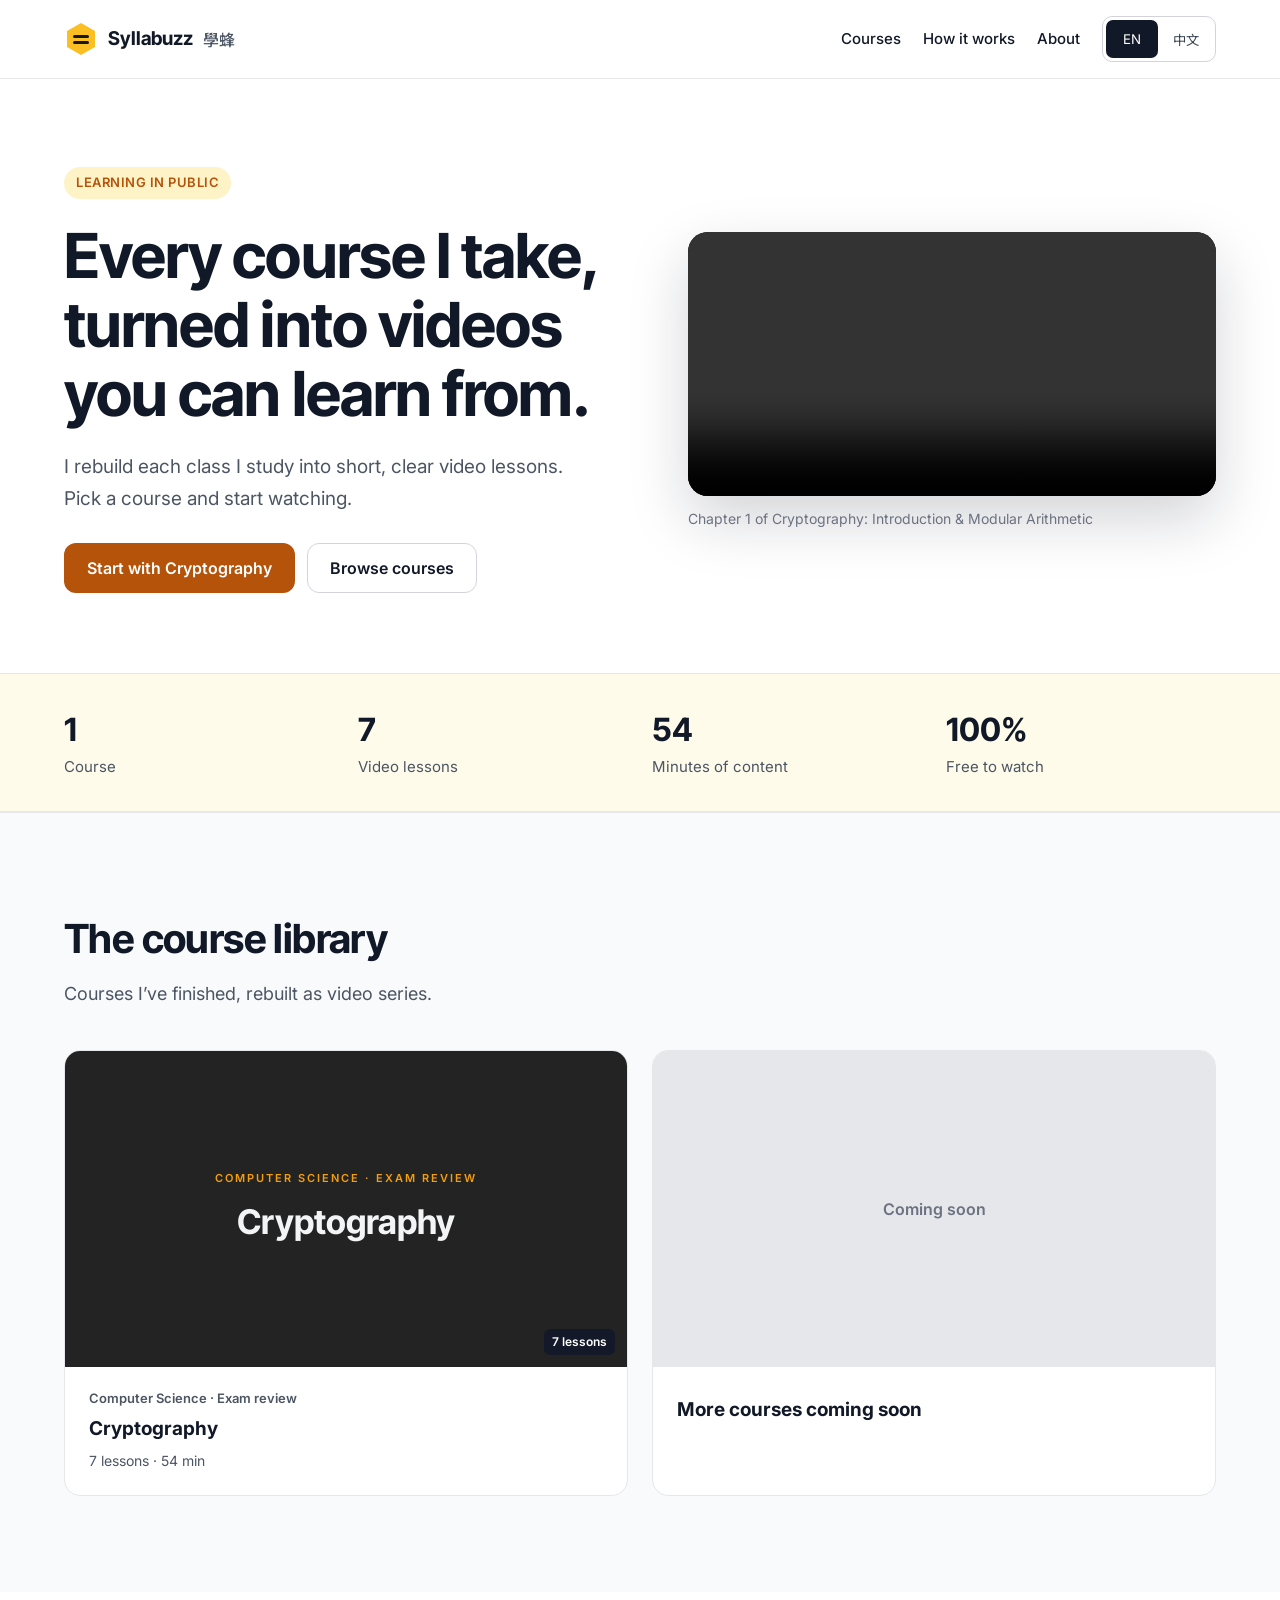
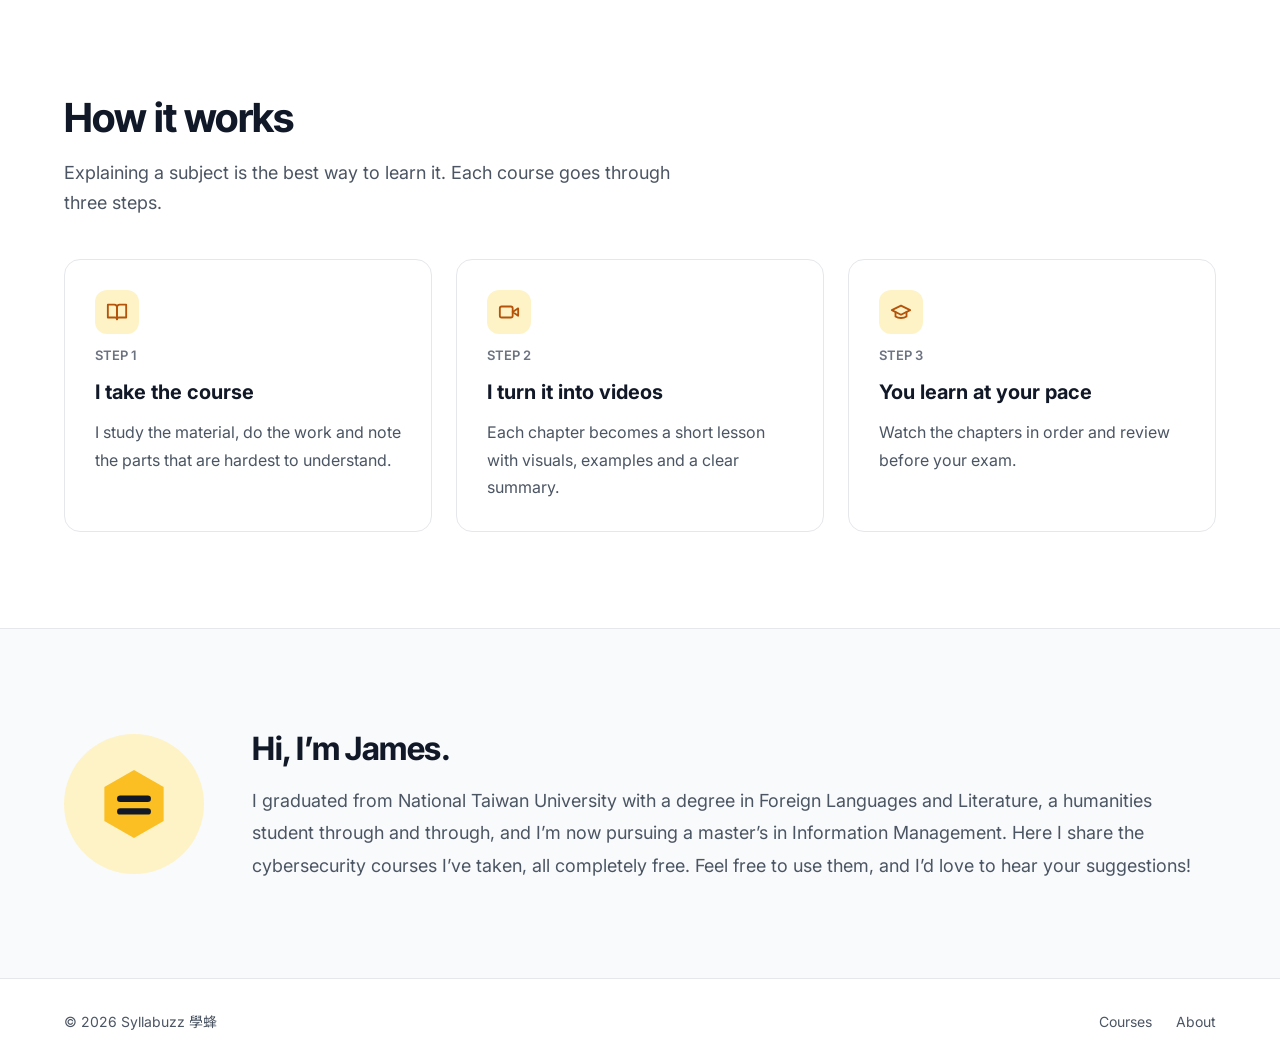
==== index.html @ 27a326f1 "Create index.html" ====
<!doctype html>
<html lang="en">
<head>
<meta charset="utf-8">
<meta name="viewport" content="width=device-width, initial-scale=1">
<title>Syllabuzz 學蜂</title>
<meta name="description" content="Courses I take, turned into short video lessons. 我修過的課，變成你看得懂的影片。">
<link rel="icon" href="assets/logo.svg" type="image/svg+xml">
<link rel="preconnect" href="https://fonts.googleapis.com">
<link rel="preconnect" href="https://fonts.gstatic.com" crossorigin>
<link href="https://fonts.googleapis.com/css2?family=Inter:wght@400;500;600&family=Inter+Tight:wght@600;700&family=Noto+Sans+TC:wght@400;500;700&display=swap" rel="stylesheet">
<link rel="stylesheet" href="assets/style.css">
<script src="assets/app.js" defer></script>
</head>
<body>

<header class="nav">
  <div class="wrap">
    <a class="brand" href="index.html"><img src="assets/logo.svg" width="34" height="34" alt="">Syllabuzz <small lang="zh-Hant">學蜂</small></a>
    <nav class="links" aria-label="Main">
      <a href="#courses" data-i18n="navCourses">Courses</a>
      <a href="#how" data-i18n="navHow">How it works</a>
      <a href="#about" data-i18n="navAbout">About</a>
      <div class="lang" role="group" aria-label="Language">
        <button type="button" data-lang="en" aria-pressed="true">EN</button>
        <button type="button" data-lang="zh" aria-pressed="false">中文</button>
      </div>
    </nav>
  </div>
</header>

<main>
  <section class="wrap hero" id="top">
    <div class="hero-text">
      <span class="tag" data-i18n="tag">Learning in public</span>
      <h1 data-i18n="heroTitle">Every course I take, turned into videos you can learn from.</h1>
      <p class="lead" data-i18n="heroBody">I rebuild each class I study into short, clear video lessons.</p>
      <div class="actions">
        <a class="btn btn-primary" href="cryptography.html" data-i18n="startCrypto">Start with Cryptography</a>
        <a class="btn btn-ghost" href="#courses" data-i18n="browse">Browse courses</a>
      </div>
    </div>
    <div class="hero-media">
      <video controls preload="metadata" playsinline data-peek="1" src="videos/Cryptography_Chapter1.mp4"></video>
      <p class="caption" data-i18n="heroCaption">Chapter 1 of Cryptography</p>
    </div>
  </section>

  <section class="stats" aria-label="Library">
    <div class="wrap">
      <div class="stat"><b>1</b><span data-i18n="s1">Course</span></div>
      <div class="stat"><b id="stat-videos">7</b><span data-i18n="s2">Video lessons</span></div>
      <div class="stat"><b id="stat-min">54</b><span data-i18n="s3">Minutes of content</span></div>
      <div class="stat"><b>100%</b><span data-i18n="s4">Free to watch</span></div>
    </div>
  </section>

  <section class="gray block" id="courses">
    <div class="wrap">
      <div class="sec-head">
        <div><h2 data-i18n="libTitle">The course library</h2><p data-i18n="libBody">Courses I've finished, rebuilt as video series.</p></div>
      </div>
      <div class="cards" id="library"></div>
    </div>
  </section>

  <section class="wrap block" id="how">
    <div class="sec-head">
      <div><h2 data-i18n="howTitle">How it works</h2><p data-i18n="howBody">Explaining a subject is the best way to learn it.</p></div>
    </div>
    <div class="steps">
      <div class="step">
        <span class="icon"><svg aria-hidden="true" width="22" height="22" viewBox="0 0 24 24" fill="none" stroke="currentColor" stroke-width="2" stroke-linecap="round" stroke-linejoin="round"><path d="M2 4h7a3 3 0 0 1 3 3v13a2 2 0 0 0-2-2H2z"/><path d="M22 4h-7a3 3 0 0 0-3 3v13a2 2 0 0 1 2-2h8z"/></svg></span>
        <small data-i18n="st1n">STEP 1</small><h3 data-i18n="st1t">I take the course</h3><p data-i18n="st1b"></p>
      </div>
      <div class="step">
        <span class="icon"><svg aria-hidden="true" width="22" height="22" viewBox="0 0 24 24" fill="none" stroke="currentColor" stroke-width="2" stroke-linecap="round" stroke-linejoin="round"><rect x="2" y="6" width="14" height="12" rx="2"/><polygon points="22 8 16 12 22 16 22 8"/></svg></span>
        <small data-i18n="st2n">STEP 2</small><h3 data-i18n="st2t">I turn it into videos</h3><p data-i18n="st2b"></p>
      </div>
      <div class="step">
        <span class="icon"><svg aria-hidden="true" width="22" height="22" viewBox="0 0 24 24" fill="none" stroke="currentColor" stroke-width="2" stroke-linecap="round" stroke-linejoin="round"><path d="M22 10 12 5 2 10l10 5 10-5z"/><path d="M6 12v5c3 2 9 2 12 0v-5"/></svg></span>
        <small data-i18n="st3n">STEP 3</small><h3 data-i18n="st3t">You learn at your pace</h3><p data-i18n="st3b"></p>
      </div>
    </div>
  </section>

  <section class="gray block" id="about">
    <div class="wrap about">
      <div class="avatar" aria-hidden="true"><img src="assets/logo.svg" width="72" height="72" alt=""></div>
      <div class="text">
        <h2 data-i18n="aboutTitle">Hi, I'm James.</h2>
        <p data-i18n="aboutBody"></p>
      </div>
    </div>
  </section>
</main>

<footer>
  <div class="wrap">
    <span>© <span id="year">2026</span> Syllabuzz 學蜂</span>
    <nav aria-label="Footer"><a href="#courses" data-i18n="navCourses">Courses</a><a href="#about" data-i18n="navAbout">About</a></nav>
  </div>
</footer>
</body>
</html>
---- assets/style.css ----
:root{
  --ink:#111827; --muted:#4B5563; --soft:#6B7280; --line:#E5E7EB;
  --bg:#FFFFFF; --bg2:#F9FAFB; --honey:#FBBF24; --honey-bg:#FEF3C7; --accent:#B45309;
  --dark:#0F172A;
}
*{box-sizing:border-box}
html{scroll-behavior:smooth}
body{margin:0;background:var(--bg);color:var(--ink);font-family:Inter,"Noto Sans TC",system-ui,sans-serif;line-height:1.5}
a{color:inherit}
img,video{max-width:100%;display:block}
.wrap{max-width:1200px;margin:0 auto;padding:0 24px}
h1,h2,.display{font-family:"Inter Tight","Noto Sans TC",Inter,sans-serif;letter-spacing:-0.015em}

/* Nav */
.nav{border-bottom:1px solid var(--line);background:#fff;position:sticky;top:0;z-index:10}
.nav .wrap{display:flex;flex-wrap:wrap;align-items:center;justify-content:space-between;gap:16px;padding-top:16px;padding-bottom:16px}
.brand{display:flex;align-items:center;gap:10px;text-decoration:none;font-family:"Inter Tight",Inter,sans-serif;font-weight:700;font-size:19px}
.brand small{font-family:"Noto Sans TC",sans-serif;font-weight:500;font-size:16px;color:var(--muted)}
.links{display:flex;flex-wrap:wrap;align-items:center;gap:22px;font-size:15px;font-weight:500}
.links a{text-decoration:none}
.links a:hover{color:var(--accent)}
.lang{display:flex;padding:3px;border:1px solid #D1D5DB;border-radius:10px;gap:2px}
.lang button{min-height:38px;min-width:52px;padding:6px 12px;border:0;border-radius:7px;font:600 14px inherit;font-family:inherit;cursor:pointer;background:transparent;color:#374151}
.lang button[aria-pressed="true"]{background:var(--ink);color:#fff}

/* Buttons */
.btn{display:inline-flex;align-items:center;gap:8px;min-height:48px;padding:12px 22px;border-radius:12px;font-weight:600;font-size:16px;text-decoration:none;border:1px solid transparent}
.btn-primary{background:var(--accent);color:#fff}
.btn-primary:hover{background:#92400E}
.btn-ghost{border-color:#D1D5DB;color:var(--ink)}
.btn-ghost:hover{border-color:var(--ink)}

/* Hero */
.hero{display:flex;flex-wrap:wrap;align-items:center;gap:56px;padding-top:88px;padding-bottom:80px}
.hero-text{flex:1 1 460px;min-width:0;display:flex;flex-direction:column;gap:22px}
.tag{align-self:flex-start;font-size:13px;font-weight:600;letter-spacing:.04em;text-transform:uppercase;color:var(--accent);background:var(--honey-bg);padding:6px 12px;border-radius:999px}
.hero h1{margin:0;font-size:clamp(38px,5vw,62px);line-height:1.12}
.lead{margin:0;font-size:19px;line-height:1.7;color:var(--muted);max-width:540px}
.actions{display:flex;flex-wrap:wrap;gap:12px;margin-top:6px}
.hero-media{flex:1 1 420px;min-width:0}
.hero-media video{width:100%;border-radius:20px;background:#000;box-shadow:0 24px 60px rgba(15,23,42,.18)}
.caption{margin:12px 0 0;font-size:14px;color:var(--soft)}

/* Stats */
.stats{background:#FFFBEB;border-top:1px solid var(--line);border-bottom:1px solid var(--line)}
.stats .wrap{display:grid;grid-template-columns:repeat(auto-fit,minmax(180px,1fr));gap:24px;padding-top:32px;padding-bottom:32px}
.stat b{display:block;font-family:"Inter Tight","Noto Sans TC",sans-serif;font-size:32px}
.stat span{font-size:15px;color:var(--muted)}

/* Sections */
section.block{padding-top:96px;padding-bottom:96px}
.sec-head{display:flex;flex-wrap:wrap;align-items:flex-end;justify-content:space-between;gap:16px;margin-bottom:40px}
.sec-head h2{margin:0 0 10px;font-size:40px}
.sec-head p{margin:0;font-size:18px;color:var(--muted);max-width:640px;line-height:1.7}
.gray{background:var(--bg2);border-top:1px solid var(--line)}
.steps{display:grid;grid-template-columns:repeat(auto-fit,minmax(260px,1fr));gap:24px}
.step{border:1px solid var(--line);border-radius:16px;padding:30px;display:flex;flex-direction:column;gap:12px;background:#fff}
.icon{width:44px;height:44px;border-radius:12px;background:var(--honey-bg);color:var(--accent);display:flex;align-items:center;justify-content:center}
.step small{font-size:13px;font-weight:600;color:var(--soft)}
.step h3{margin:0;font-size:20px}
.step p{margin:0;color:var(--muted);line-height:1.7}

/* Course cards */
.cards{display:grid;grid-template-columns:repeat(auto-fit,minmax(300px,1fr));gap:24px}
.card{background:#fff;border:1px solid var(--line);border-radius:16px;overflow:hidden;text-decoration:none;display:flex;flex-direction:column;transition:box-shadow .15s,transform .15s}
a.card:hover{box-shadow:0 12px 30px rgba(15,23,42,.10);transform:translateY(-2px)}
.card .thumb{position:relative;aspect-ratio:16/9;background:var(--dark)}
.card .thumb img{width:100%;height:100%;object-fit:cover}
.badge{position:absolute;right:12px;bottom:12px;font-size:12px;font-weight:600;color:#fff;background:rgba(15,23,42,.8);padding:4px 8px;border-radius:6px}
.card .body{padding:22px 24px 24px;display:flex;flex-direction:column;gap:8px}
.card .subject{font-size:13px;font-weight:600;color:var(--muted)}
.card h3{margin:0;font-size:19px;line-height:1.35}
.card .meta{font-size:14px;color:var(--muted)}
.card.soon .thumb{display:flex;align-items:center;justify-content:center;background:#E5E7EB;color:var(--soft);font-weight:600}

/* About */
.about{display:flex;flex-wrap:wrap;align-items:center;gap:48px}
.avatar{flex:0 0 140px;width:140px;height:140px;border-radius:999px;background:var(--honey-bg);display:flex;align-items:center;justify-content:center}
.about div.text{flex:1 1 480px;min-width:0}
.about h2{margin:0 0 12px;font-size:32px}
.about p{margin:0;font-size:18px;line-height:1.8;color:var(--muted)}

/* Footer */
footer{border-top:1px solid var(--line)}
footer .wrap{display:flex;flex-wrap:wrap;justify-content:space-between;gap:16px;padding-top:32px;padding-bottom:32px;font-size:14px;color:var(--muted)}
footer nav{display:flex;gap:24px}
footer a{text-decoration:none}

/* Course page */
.crumb{font-size:14px;color:var(--muted);padding-top:28px}
.crumb a{text-decoration:none;color:var(--accent);font-weight:500}
.course-head{padding-top:16px;padding-bottom:28px}
.course-head h1{margin:0 0 8px;font-size:clamp(32px,4vw,44px)}
.course-head p{margin:0;color:var(--muted);font-size:17px}
.player-layout{display:flex;flex-wrap:wrap;gap:32px;align-items:flex-start;padding-bottom:96px}
.player{flex:999 1 560px;min-width:0}
.player video{width:100%;aspect-ratio:16/9;border-radius:16px;background:#000}
.now h2{margin:20px 0 6px;font-size:26px}
.topics{display:flex;flex-wrap:wrap;gap:8px;margin:14px 0 0;padding:0;list-style:none}
.topics li{font-size:14px;background:var(--honey-bg);color:#78350F;padding:6px 12px;border-radius:999px}
.pager{display:flex;flex-wrap:wrap;gap:12px;margin-top:24px}
.pager button{min-height:44px;padding:10px 18px;border-radius:10px;border:1px solid #D1D5DB;background:#fff;font:600 15px inherit;font-family:inherit;cursor:pointer;color:var(--ink)}
.pager button:disabled{opacity:.4;cursor:default}
.playlist{flex:1 1 320px;min-width:0;border:1px solid var(--line);border-radius:16px;overflow:hidden}
.playlist h3{margin:0;padding:16px 18px;font-size:16px;border-bottom:1px solid var(--line);background:var(--bg2)}
.playlist ol{list-style:none;margin:0;padding:0}
.playlist button{width:100%;display:flex;gap:12px;align-items:center;text-align:left;padding:12px 14px;border:0;border-bottom:1px solid var(--line);background:#fff;cursor:pointer;font-family:inherit;color:var(--ink)}
.playlist li:last-child button{border-bottom:0}
.playlist button:hover{background:#FFFBEB}
.playlist button[aria-current="true"]{background:var(--honey-bg)}
.playlist .t{display:flex;flex-direction:column;gap:2px;min-width:0}
.playlist .t b{font-size:14px}
.playlist .t span{font-size:13px;color:var(--muted)}

/* Text-only title cards (no image files needed) */
.title-card{display:flex;flex-direction:column;align-items:center;justify-content:center;gap:10px;text-align:center;padding:16px;background:#232323!important}
.title-card small{font-size:11px;letter-spacing:.18em;color:#F59E0B;font-weight:600}
.title-card strong{font-family:"Inter Tight","Noto Sans TC",sans-serif;font-size:34px;color:#F3F4F6}
.mini{flex:0 0 72px;width:72px;aspect-ratio:16/9;border-radius:6px;background:#232323;color:#F59E0B;font-size:12px;font-weight:700;letter-spacing:.06em;display:flex;align-items:center;justify-content:center}
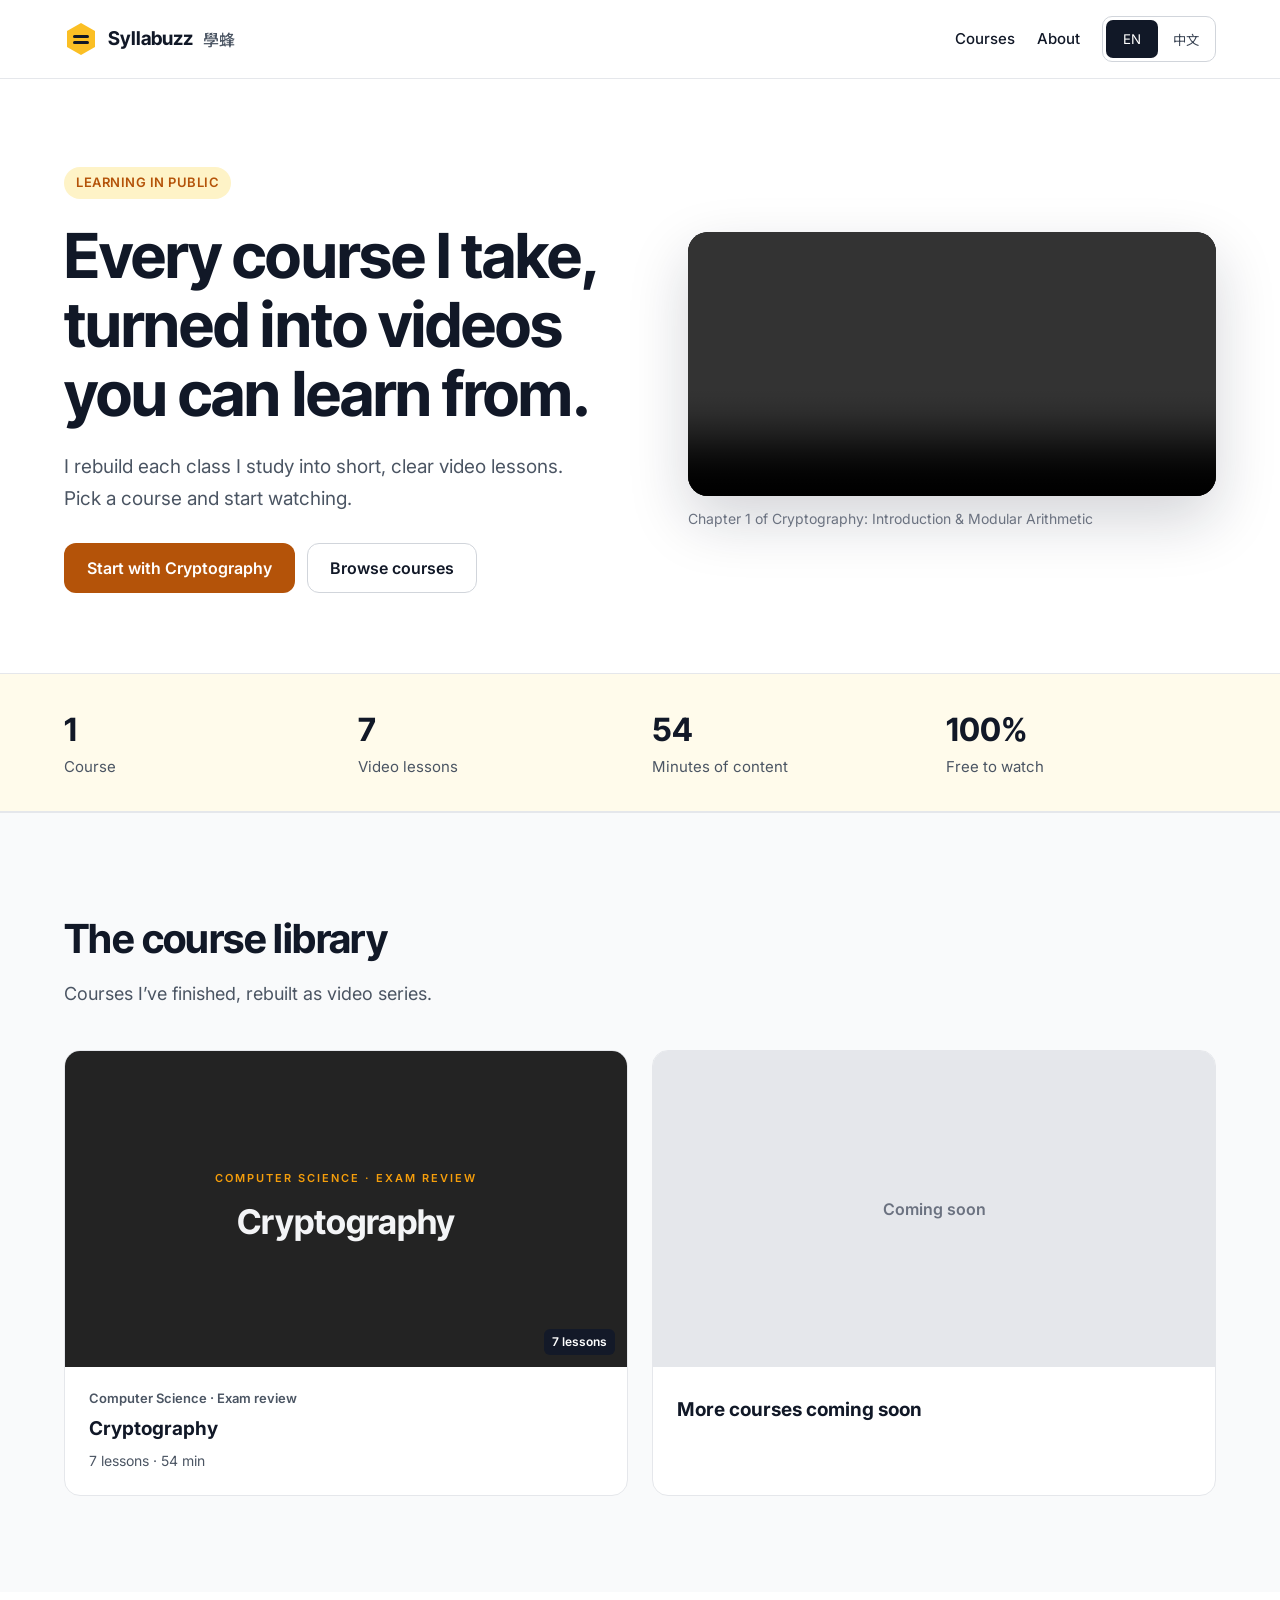
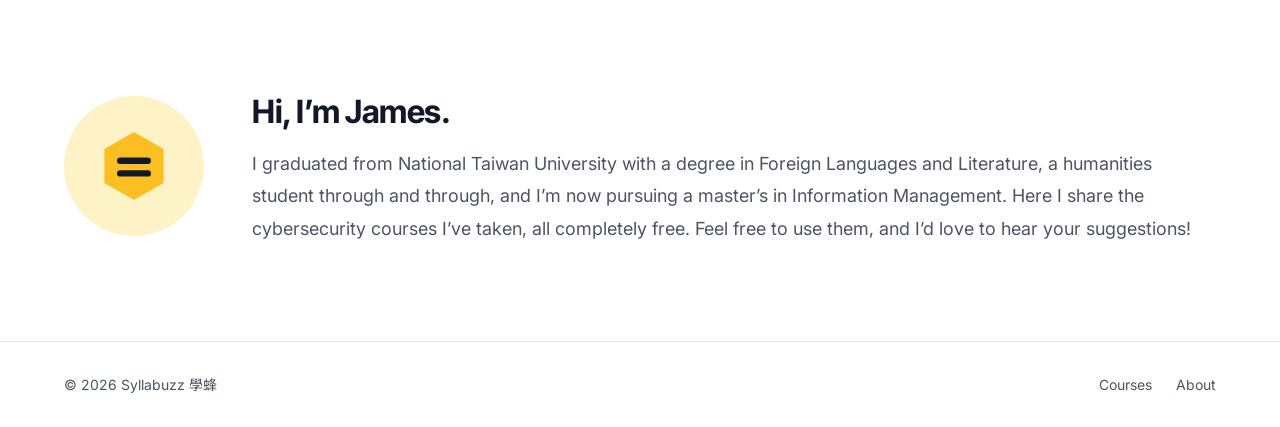
==== commit 94e22af7: "Update index.html" ====
--- a/index.html
+++ b/index.html
@@ -19,7 +19,6 @@
     <a class="brand" href="index.html"><img src="assets/logo.svg" width="34" height="34" alt="">Syllabuzz <small lang="zh-Hant">學蜂</small></a>
     <nav class="links" aria-label="Main">
       <a href="#courses" data-i18n="navCourses">Courses</a>
-      <a href="#how" data-i18n="navHow">How it works</a>
       <a href="#about" data-i18n="navAbout">About</a>
       <div class="lang" role="group" aria-label="Language">
         <button type="button" data-lang="en" aria-pressed="true">EN</button>
@@ -64,27 +63,7 @@
     </div>
   </section>
 
-  <section class="wrap block" id="how">
-    <div class="sec-head">
-      <div><h2 data-i18n="howTitle">How it works</h2><p data-i18n="howBody">Explaining a subject is the best way to learn it.</p></div>
-    </div>
-    <div class="steps">
-      <div class="step">
-        <span class="icon"><svg aria-hidden="true" width="22" height="22" viewBox="0 0 24 24" fill="none" stroke="currentColor" stroke-width="2" stroke-linecap="round" stroke-linejoin="round"><path d="M2 4h7a3 3 0 0 1 3 3v13a2 2 0 0 0-2-2H2z"/><path d="M22 4h-7a3 3 0 0 0-3 3v13a2 2 0 0 1 2-2h8z"/></svg></span>
-        <small data-i18n="st1n">STEP 1</small><h3 data-i18n="st1t">I take the course</h3><p data-i18n="st1b"></p>
-      </div>
-      <div class="step">
-        <span class="icon"><svg aria-hidden="true" width="22" height="22" viewBox="0 0 24 24" fill="none" stroke="currentColor" stroke-width="2" stroke-linecap="round" stroke-linejoin="round"><rect x="2" y="6" width="14" height="12" rx="2"/><polygon points="22 8 16 12 22 16 22 8"/></svg></span>
-        <small data-i18n="st2n">STEP 2</small><h3 data-i18n="st2t">I turn it into videos</h3><p data-i18n="st2b"></p>
-      </div>
-      <div class="step">
-        <span class="icon"><svg aria-hidden="true" width="22" height="22" viewBox="0 0 24 24" fill="none" stroke="currentColor" stroke-width="2" stroke-linecap="round" stroke-linejoin="round"><path d="M22 10 12 5 2 10l10 5 10-5z"/><path d="M6 12v5c3 2 9 2 12 0v-5"/></svg></span>
-        <small data-i18n="st3n">STEP 3</small><h3 data-i18n="st3t">You learn at your pace</h3><p data-i18n="st3b"></p>
-      </div>
-    </div>
-  </section>
-
-  <section class="gray block" id="about">
+  <section class="block" id="about">
     <div class="wrap about">
       <div class="avatar" aria-hidden="true"><img src="assets/logo.svg" width="72" height="72" alt=""></div>
       <div class="text">
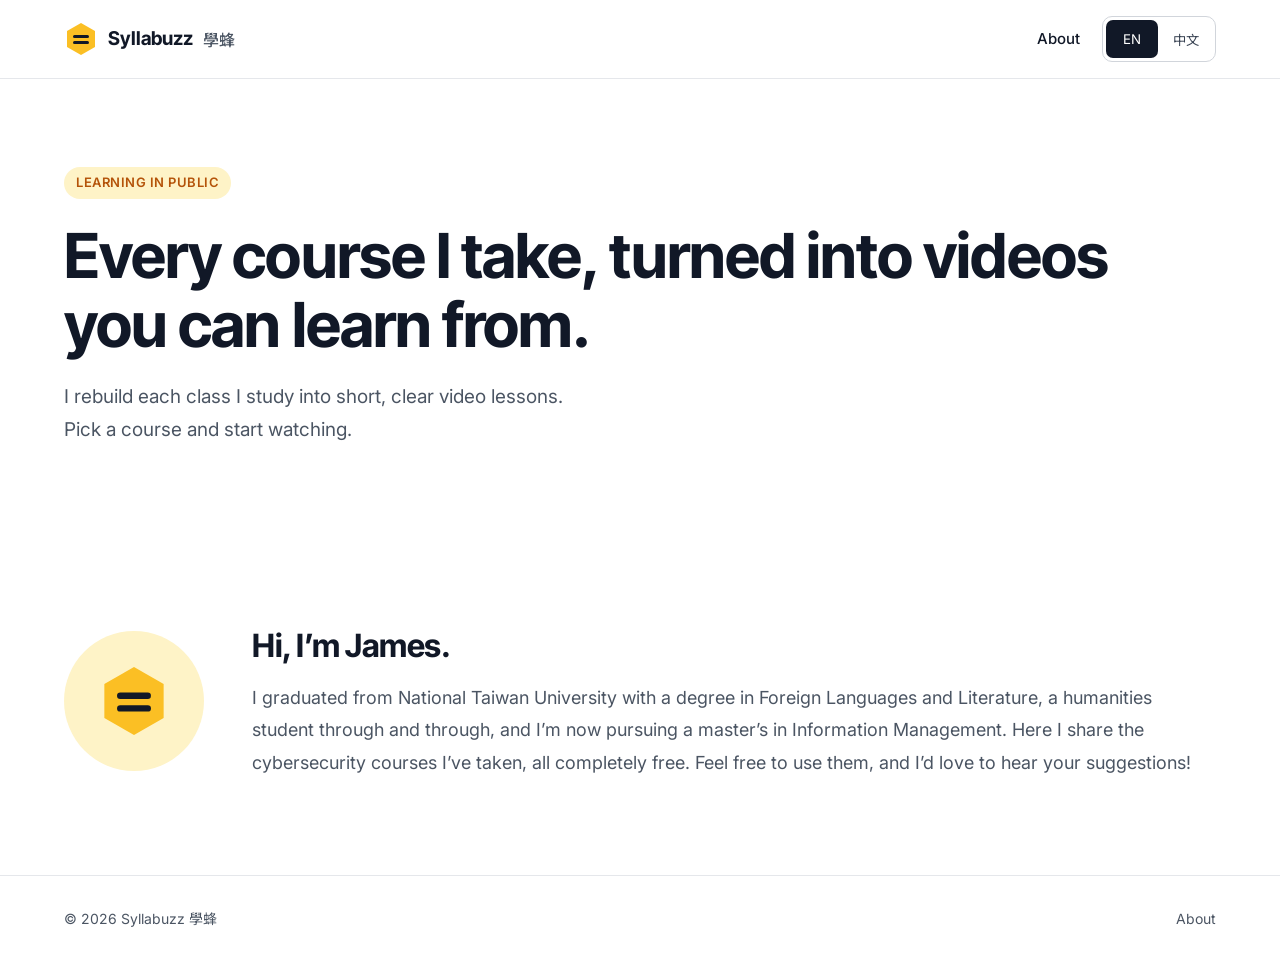
==== commit 690e8721: "Hide courses from home page Remove the course library section, the hero buttons and preview video, t" ====
--- a/index.html
+++ b/index.html
@@ -18,7 +18,6 @@
   <div class="wrap">
     <a class="brand" href="index.html"><img src="assets/logo.svg" width="34" height="34" alt="">Syllabuzz <small lang="zh-Hant">學蜂</small></a>
     <nav class="links" aria-label="Main">
-      <a href="#courses" data-i18n="navCourses">Courses</a>
       <a href="#about" data-i18n="navAbout">About</a>
       <div class="lang" role="group" aria-label="Language">
         <button type="button" data-lang="en" aria-pressed="true">EN</button>
@@ -34,32 +33,6 @@
       <span class="tag" data-i18n="tag">Learning in public</span>
       <h1 data-i18n="heroTitle">Every course I take, turned into videos you can learn from.</h1>
       <p class="lead" data-i18n="heroBody">I rebuild each class I study into short, clear video lessons.</p>
-      <div class="actions">
-        <a class="btn btn-primary" href="cryptography.html" data-i18n="startCrypto">Start with Cryptography</a>
-        <a class="btn btn-ghost" href="#courses" data-i18n="browse">Browse courses</a>
-      </div>
-    </div>
-    <div class="hero-media">
-      <video controls preload="metadata" playsinline data-peek="1" src="videos/Cryptography_Chapter1.mp4"></video>
-      <p class="caption" data-i18n="heroCaption">Chapter 1 of Cryptography</p>
-    </div>
-  </section>
-
-  <section class="stats" aria-label="Library">
-    <div class="wrap">
-      <div class="stat"><b>1</b><span data-i18n="s1">Course</span></div>
-      <div class="stat"><b id="stat-videos">7</b><span data-i18n="s2">Video lessons</span></div>
-      <div class="stat"><b id="stat-min">54</b><span data-i18n="s3">Minutes of content</span></div>
-      <div class="stat"><b>100%</b><span data-i18n="s4">Free to watch</span></div>
-    </div>
-  </section>
-
-  <section class="gray block" id="courses">
-    <div class="wrap">
-      <div class="sec-head">
-        <div><h2 data-i18n="libTitle">The course library</h2><p data-i18n="libBody">Courses I've finished, rebuilt as video series.</p></div>
-      </div>
-      <div class="cards" id="library"></div>
     </div>
   </section>
 
@@ -77,7 +50,7 @@
 <footer>
   <div class="wrap">
     <span>© <span id="year">2026</span> Syllabuzz 學蜂</span>
-    <nav aria-label="Footer"><a href="#courses" data-i18n="navCourses">Courses</a><a href="#about" data-i18n="navAbout">About</a></nav>
+    <nav aria-label="Footer"><a href="#about" data-i18n="navAbout">About</a></nav>
   </div>
 </footer>
 </body>
--- a/assets/style.css
+++ b/assets/style.css
@@ -117,3 +117,26 @@
 .title-card small{font-size:11px;letter-spacing:.18em;color:#F59E0B;font-weight:600}
 .title-card strong{font-family:"Inter Tight","Noto Sans TC",sans-serif;font-size:34px;color:#F3F4F6}
 .mini{flex:0 0 72px;width:72px;aspect-ratio:16/9;border-radius:6px;background:#232323;color:#F59E0B;font-size:12px;font-weight:700;letter-spacing:.06em;display:flex;align-items:center;justify-content:center}
+
+/* Notes & marks */
+.notes{margin-top:32px;border:1px solid var(--line);border-radius:16px;padding:24px;display:flex;flex-direction:column;gap:12px}
+.notes-head{display:flex;flex-wrap:wrap;align-items:center;justify-content:space-between;gap:12px}
+.notes-head h3{margin:0;font-size:20px}
+.link-btn{min-height:44px;padding:8px 14px;border-radius:10px;border:1px solid #D1D5DB;background:#fff;font:600 14px inherit;font-family:inherit;color:var(--ink);cursor:pointer}
+.link-btn:hover{border-color:var(--ink)}
+.hint{margin:0;font-size:14px;color:var(--soft)}
+.mark-form label,.note-label{font-size:14px;font-weight:600;color:var(--ink);display:block;margin-bottom:8px}
+.mark-row{display:flex;flex-wrap:wrap;gap:8px;align-items:center}
+.mark-row input{flex:1 1 200px;min-width:0;min-height:44px;padding:10px 12px;border:1px solid #D1D5DB;border-radius:10px;font:inherit;font-size:15px}
+.btn-mark{min-height:44px;padding:10px 18px;border:0;border-radius:10px;background:var(--accent);color:#fff;font:600 15px inherit;font-family:inherit;cursor:pointer}
+.btn-mark:hover{background:#92400E}
+.time-pill{display:inline-flex;align-items:center;justify-content:center;min-width:56px;padding:4px 10px;border-radius:999px;background:var(--honey-bg);color:#78350F;font-size:13px;font-weight:700;font-variant-numeric:tabular-nums}
+.marks{list-style:none;margin:0;padding:0;display:flex;flex-direction:column;gap:6px}
+.marks li{display:flex;align-items:center;gap:4px;border:1px solid var(--line);border-radius:10px;background:#fff}
+.mark-jump{flex:1;min-width:0;display:flex;align-items:center;gap:12px;min-height:44px;padding:6px 12px;border:0;background:transparent;font:inherit;font-size:15px;text-align:left;cursor:pointer;color:var(--ink);border-radius:10px}
+.mark-jump:hover{background:#FFFBEB}
+.mark-text{overflow:hidden;text-overflow:ellipsis;white-space:nowrap}
+.mark-del{flex:0 0 44px;height:44px;border:0;background:transparent;color:var(--soft);cursor:pointer;border-radius:10px;display:flex;align-items:center;justify-content:center}
+.mark-del:hover{color:#B91C1C;background:#FEF2F2}
+.notes textarea{width:100%;min-height:140px;padding:12px;border:1px solid #D1D5DB;border-radius:10px;font:inherit;font-size:15px;line-height:1.7;resize:vertical}
+.mark-row input:focus,.notes textarea:focus{outline:2px solid var(--honey);outline-offset:1px;border-color:var(--accent)}
